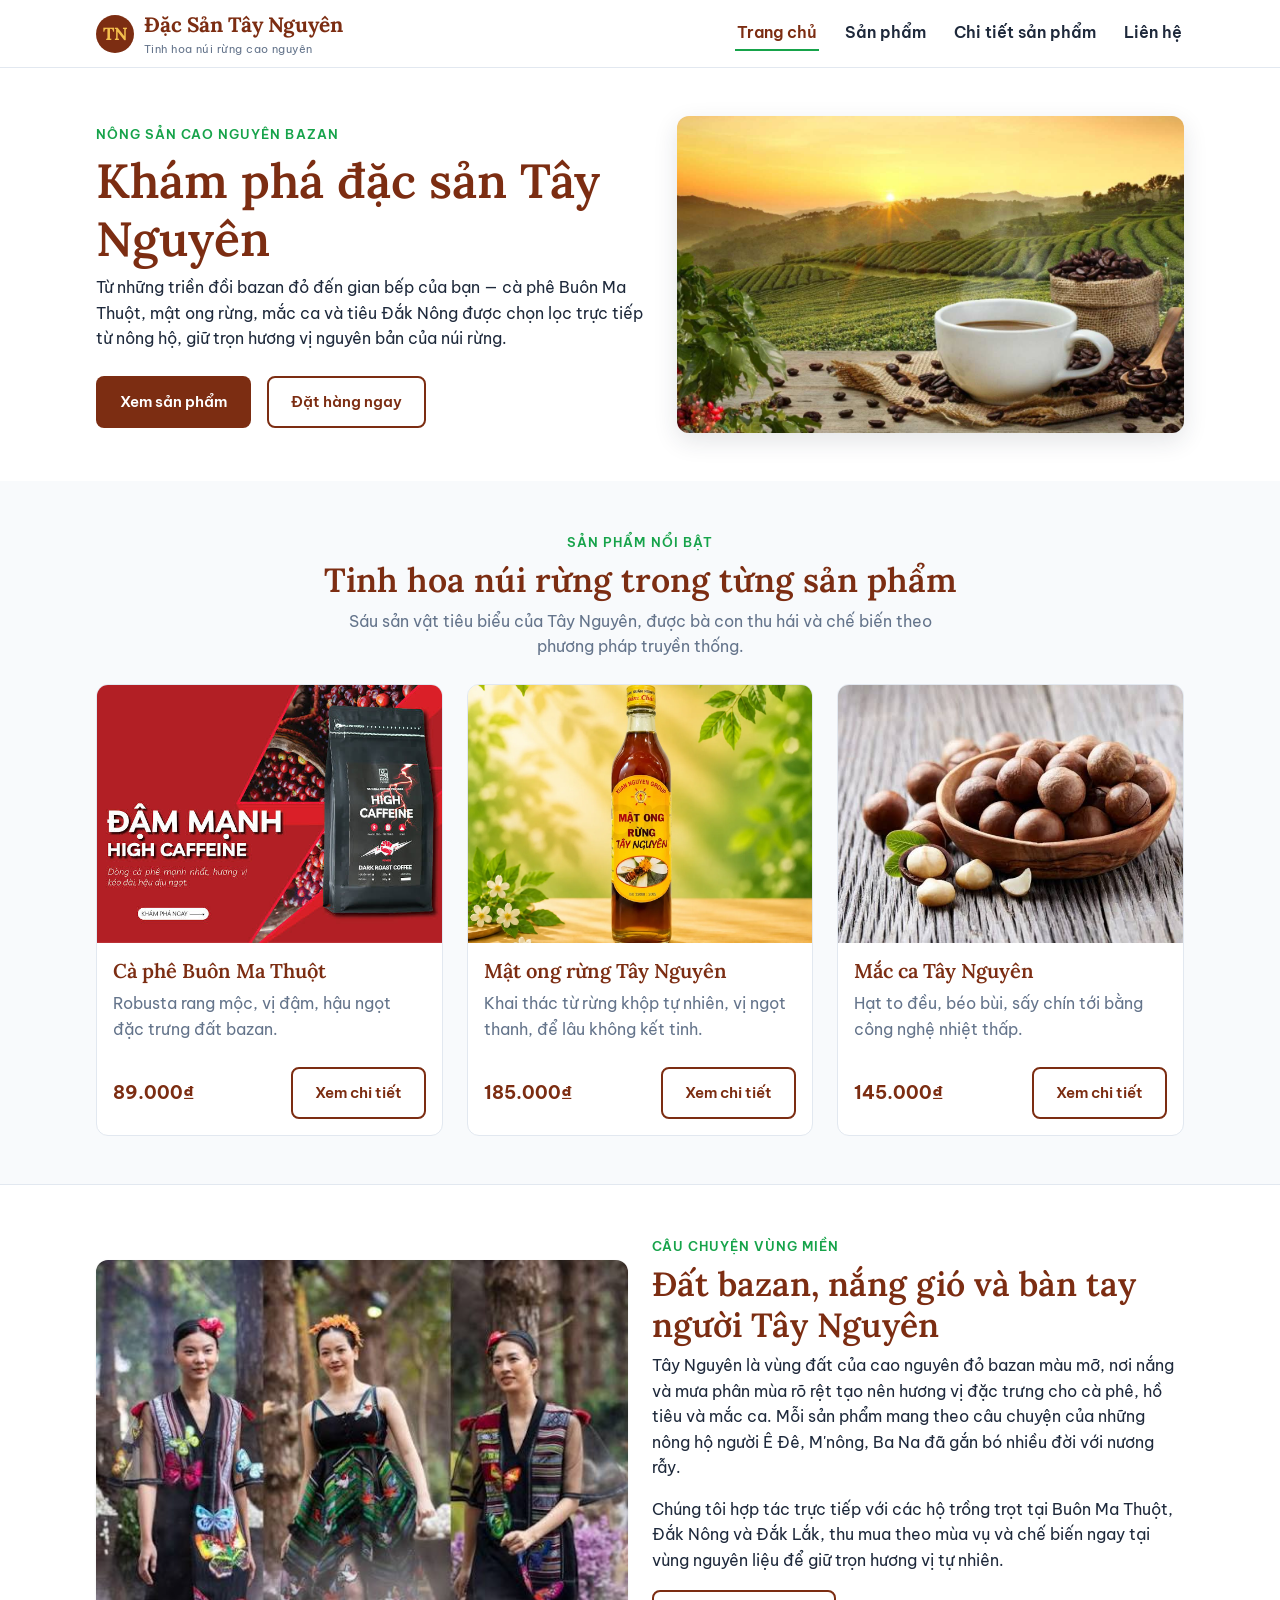
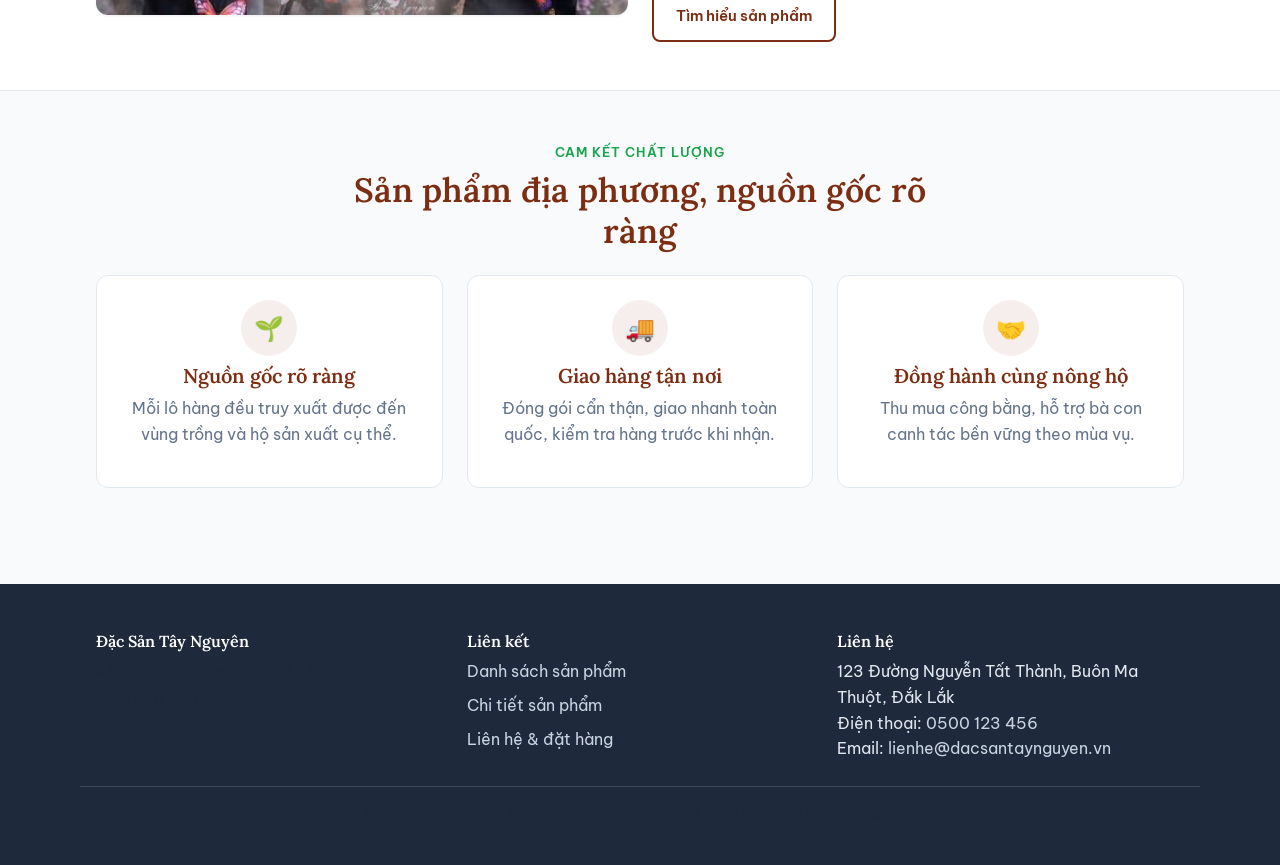
==== index.html @ 6dac2db9 "bổ sung" ====
<!doctype html>
<html lang="vi">
  <head>
    <meta charset="UTF-8" />
    <meta name="viewport" content="width=device-width, initial-scale=1.0" />
    <title>Đặc Sản Tây Nguyên — Tinh hoa núi rừng, nguồn gốc rõ ràng</title>
    <meta
      name="description"
      content="Đặc Sản Tây Nguyên chọn lọc cà phê Buôn Ma Thuột, mật ong rừng, mắc ca, tiêu Đắk Nông và nhiều sản vật cao nguyên khác — nguồn gốc rõ ràng, giao tận nơi."
    />
    <link rel="preconnect" href="https://fonts.googleapis.com" />
    <link rel="preconnect" href="https://fonts.gstatic.com" crossorigin />
    <link
      href="https://fonts.googleapis.com/css2?family=Lora:wght@500;600;700&family=Be+Vietnam+Pro:wght@400;500;600;700&display=swap"
      rel="stylesheet"
    />
    <link rel="stylesheet" href="css/style.css" />
  </head>
  <body>
    <a class="skip-link" href="#main">Bỏ qua đến nội dung chính</a>

    <header class="site-header">
      <div class="container header-inner">
        <a class="logo" href="index.html">
          <span class="logo-mark" aria-hidden="true">TN</span>
          <span class="logo-text"
            >Đặc Sản Tây Nguyên
            <small>Tinh hoa núi rừng cao nguyên</small>
          </span>
        </a>
        <button
          class="nav-toggle"
          type="button"
          aria-expanded="false"
          aria-controls="main-nav"
          id="navToggle"
        >
          <span class="visually-hidden">Mở menu điều hướng</span>
          <span></span>
        </button>
        <nav class="main-nav" id="main-nav" aria-label="Điều hướng chính">
          <ul>
            <li><a href="index.html" aria-current="page">Trang chủ</a></li>
            <li><a href="products.html">Sản phẩm</a></li>
            <li><a href="product-detail.html">Chi tiết sản phẩm</a></li>
            <li><a href="contact.html">Liên hệ</a></li>
          </ul>
        </nav>
      </div>
    </header>

    <main id="main">
      <!-- Hero / banner -->
      <section class="hero">
        <div class="container hero-grid">
          <div class="hero-copy">
            <p class="eyebrow">Nông sản cao nguyên bazan</p>
            <h1>Khám phá đặc sản Tây Nguyên</h1>
            <p>
              Từ những triền đồi bazan đỏ đến gian bếp của bạn — cà phê Buôn Ma
              Thuột, mật ong rừng, mắc ca và tiêu Đắk Nông được chọn lọc trực
              tiếp từ nông hộ, giữ trọn hương vị nguyên bản của núi rừng.
            </p>
            <div class="hero-actions">
              <a class="btn btn-primary" href="products.html">Xem sản phẩm</a>
              <a class="btn btn-secondary" href="contact.html">Đặt hàng ngay</a>
            </div>
          </div>
          <div class="hero-media">
            <img
              src="images/binhminh.jpg"
              alt="Cao nguyên bazan Tây Nguyên với đồi cà phê và núi rừng lúc bình minh"
            />
          </div>
        </div>
      </section>

      <!-- Sản phẩm -->
      <section class="section" id="noi-bat">
        <div class="container">
          <div class="section-heading">
            <p class="eyebrow">Sản phẩm nổi bật</p>
            <h2>Tinh hoa núi rừng trong từng sản phẩm</h2>
            <p class="text-muted">
              Sáu sản vật tiêu biểu của Tây Nguyên, được bà con thu hái và chế
              biến theo phương pháp truyền thống.
            </p>
          </div>
          <div class="card-grid">
            <article class="product-card">
              <div class="card-media">
                <img
                  src="images/caphetaynguyen.jpg"
                  alt="Cà phê Robusta Buôn Ma Thuột rang mộc"
                />
              </div>
              <div class="card-body">
                <h3>Cà phê Buôn Ma Thuột</h3>
                <p class="text-muted">
                  Robusta rang mộc, vị đậm, hậu ngọt đặc trưng đất bazan.
                </p>
                <div class="card-footer">
                  <span class="card-price">89.000₫</span>
                  <a class="btn btn-secondary" href="product-detail.html"
                    >Xem chi tiết</a
                  >
                </div>
              </div>
            </article>
            <article class="product-card">
              <div class="card-media">
                <img
                  src="images/mật ong tây nguyên.jpg"
                  alt="Mật ong rừng nguyên chất Tây Nguyên"
                />
              </div>
              <div class="card-body">
                <h3>Mật ong rừng Tây Nguyên</h3>
                <p class="text-muted">
                  Khai thác từ rừng khộp tự nhiên, vị ngọt thanh, để lâu không
                  kết tinh.
                </p>
                <div class="card-footer">
                  <span class="card-price">185.000₫</span>
                  <a class="btn btn-secondary" href="products.html"
                    >Xem chi tiết</a
                  >
                </div>
              </div>
            </article>
            <article class="product-card">
              <div class="card-media">
                <img
                  src="images/mac-ca-tay-nguyen.jpg"
                  alt="Hạt mắc ca sấy Tây Nguyên"
                />
              </div>
              <div class="card-body">
                <h3>Mắc ca Tây Nguyên</h3>
                <p class="text-muted">
                  Hạt to đều, béo bùi, sấy chín tới bằng công nghệ nhiệt thấp.
                </p>
                <div class="card-footer">
                  <span class="card-price">145.000₫</span>
                  <a class="btn btn-secondary" href="products.html"
                    >Xem chi tiết</a
                  >
                </div>
              </div>
            </article>
          </div>
        </div>
      </section>

      <!-- Câu chuyện vùng miền -->
      <section class="section section--muted" id="cau-chuyen">
        <div class="container story-grid">
          <div>
            <img
              src="images/tho-cam-tay-nguyen.jpg"
              alt="Hoa văn thổ cẩm truyền thống Tây Nguyên"
              style="
                border-radius: var(--radius-lg);
                box-shadow: var(--shadow-sm);
              "
            />
          </div>
          <div>
            <p class="eyebrow">Câu chuyện vùng miền</p>
            <h2>Đất bazan, nắng gió và bàn tay người Tây Nguyên</h2>
            <p>
              Tây Nguyên là vùng đất của cao nguyên đỏ bazan màu mỡ, nơi nắng và
              mưa phân mùa rõ rệt tạo nên hương vị đặc trưng cho cà phê, hồ tiêu
              và mắc ca. Mỗi sản phẩm mang theo câu chuyện của những nông hộ
              người Ê Đê, M'nông, Ba Na đã gắn bó nhiều đời với nương rẫy.
            </p>
            <p>
              Chúng tôi hợp tác trực tiếp với các hộ trồng trọt tại Buôn Ma
              Thuột, Đắk Nông và Đắk Lắk, thu mua theo mùa vụ và chế biến ngay
              tại vùng nguyên liệu để giữ trọn hương vị tự nhiên.
            </p>
            <a class="btn btn-secondary" href="products.html"
              >Tìm hiểu sản phẩm</a
            >
          </div>
        </div>
      </section>

      <!-- Cam kết chất lượng -->
      <section class="section" id="cam-ket">
        <div class="container">
          <div class="section-heading">
            <p class="eyebrow">Cam kết chất lượng</p>
            <h2>Sản phẩm địa phương, nguồn gốc rõ ràng</h2>
          </div>
          <div class="commitment-grid">
            <div class="commitment-item">
              <div class="icon" aria-hidden="true">🌱</div>
              <h3>Nguồn gốc rõ ràng</h3>
              <p class="text-muted">
                Mỗi lô hàng đều truy xuất được đến vùng trồng và hộ sản xuất cụ
                thể.
              </p>
            </div>
            <div class="commitment-item">
              <div class="icon" aria-hidden="true">🚚</div>
              <h3>Giao hàng tận nơi</h3>
              <p class="text-muted">
                Đóng gói cẩn thận, giao nhanh toàn quốc, kiểm tra hàng trước khi
                nhận.
              </p>
            </div>
            <div class="commitment-item">
              <div class="icon" aria-hidden="true">🤝</div>
              <h3>Đồng hành cùng nông hộ</h3>
              <p class="text-muted">
                Thu mua công bằng, hỗ trợ bà con canh tác bền vững theo mùa vụ.
              </p>
            </div>
          </div>
        </div>
      </section>
    </main>

    <footer class="site-footer">
      <div class="container footer-grid">
        <div>
          <h3>Đặc Sản Tây Nguyên</h3>
          <p>Kết nối sản vật cao nguyên bazan đến từng gian bếp Việt.</p>
        </div>
        <div>
          <h3>Liên kết</h3>
          <ul
            style="
              list-style: none;
              padding: 0;
              margin: 0;
              display: flex;
              flex-direction: column;
              gap: 8px;
            "
          >
            <li><a href="products.html">Danh sách sản phẩm</a></li>
            <li><a href="product-detail.html">Chi tiết sản phẩm</a></li>
            <li><a href="contact.html">Liên hệ &amp; đặt hàng</a></li>
          </ul>
        </div>
        <div>
          <h3>Liên hệ</h3>
          <address style="font-style: normal">
            123 Đường Nguyễn Tất Thành, Buôn Ma Thuột, Đắk Lắk<br />
            Điện thoại: <a href="tel:0500123456">0500 123 456</a><br />
            Email:
            <a href="mailto:lienhe@dacsantaynguyen.vn"
              >lienhe@dacsantaynguyen.vn</a
            >
          </address>
        </div>
      </div>
      <div class="container footer-bottom">
        <p>
          © 2026 Đặc Sản Tây Nguyên. Bản quyền thuộc về nông hộ và đối tác cao
          nguyên.
        </p>
      </div>
    </footer>

    <script src="js/main.js"></script>
  </body>
</html>
---- css/style.css ----
:root {
  --color-primary: #7c2d12;
  --color-secondary: #16a34a;
  --color-background: #f8fafc;
  --color-surface: #ffffff;
  --color-text: #1e293b;
  --color-muted: #64748b;
  --color-border: #e2e8f0;
  --color-accent: #f4c04d;

  --radius-md: 8px;
  --radius-lg: 12px;

  --space-sm: 8px;
  --space-md: 16px;
  --space-lg: 24px;
  --space-xl: 48px;

  --font-display: "Lora", Georgia, "Times New Roman", serif;
  --font-body: "Be Vietnam Pro", "Segoe UI", Roboto, sans-serif;

  --shadow-sm: 0 1px 3px rgba(30, 41, 59, 0.08);
  --shadow-md: 0 8px 24px rgba(30, 41, 59, 0.12);

  --transition-fast: 160ms ease;
  --transition-base: 240ms cubic-bezier(0.4, 0, 0.2, 1);
}

/* ---------- 2. Reset & base ---------- */
*,
*::before,
*::after {
  box-sizing: border-box;
}

html {
  scroll-behavior: smooth;
}

body {
  margin: 0;
  font-family: var(--font-body);
  color: var(--color-text);
  background: var(--color-background);
  line-height: 1.6;
  font-size: 16px;
}

img {
  max-width: 100%;
  display: block;
}

h1,
h2,
h3,
h4 {
  font-family: var(--font-display);
  color: var(--color-primary);
  line-height: 1.2;
  margin: 0 0 var(--space-sm);
  font-weight: 600;
}

h1 {
  font-size: clamp(2rem, 5vw, 3rem);
}
h2 {
  font-size: clamp(1.5rem, 3.5vw, 2.1rem);
}
h3 {
  font-size: 1.25rem;
}

p {
  margin: 0 0 var(--space-md);
  color: var(--color-text);
}

a {
  color: var(--color-primary);
  text-decoration: none;
  transition: color var(--transition-fast);
}

a:hover,
a:focus-visible {
  color: var(--color-secondary);
}

/* Visible focus state for keyboard navigation (accessibility) */
a:focus-visible,
button:focus-visible,
input:focus-visible,
textarea:focus-visible,
select:focus-visible {
  outline: 3px solid var(--color-accent);
  outline-offset: 2px;
  border-radius: var(--radius-md);
}

.container {
  width: 100%;
  max-width: 1120px;
  margin: 0 auto;
  padding: 0 var(--space-md);
}

.section {
  padding: var(--space-xl) 0;
}

.section--muted {
  background: var(--color-surface);
  border-top: 1px solid var(--color-border);
  border-bottom: 1px solid var(--color-border);
}

.section-heading {
  max-width: 640px;
  margin: 0 auto var(--space-lg);
  text-align: center;
}

.eyebrow {
  display: inline-block;
  font-size: 0.8rem;
  letter-spacing: 0.08em;
  text-transform: uppercase;
  color: var(--color-secondary);
  font-weight: 600;
  margin-bottom: var(--space-sm);
}

.text-muted {
  color: var(--color-muted);
}

/* ---------- 3. Buttons ---------- */
.btn {
  display: inline-flex;
  align-items: center;
  justify-content: center;
  gap: var(--space-sm);
  padding: 12px 22px;
  border-radius: var(--radius-md);
  border: 2px solid transparent;
  font-family: var(--font-body);
  font-weight: 600;
  font-size: 0.95rem;
  cursor: pointer;
  transition:
    transform var(--transition-fast),
    background-color var(--transition-fast),
    color var(--transition-fast),
    border-color var(--transition-fast),
    box-shadow var(--transition-fast);
}

.btn:hover {
  transform: translateY(-2px);
}
.btn:active {
  transform: translateY(0);
}

.btn-primary {
  background: var(--color-primary);
  color: #fff;
}
.btn-primary:hover,
.btn-primary:focus-visible {
  background: #5f2109;
  color: #fff;
  box-shadow: var(--shadow-md);
}

.btn-secondary {
  background: transparent;
  border-color: var(--color-primary);
  color: var(--color-primary);
}
.btn-secondary:hover,
.btn-secondary:focus-visible {
  background: var(--color-primary);
  color: #fff;
}

.btn-outline-light {
  background: rgba(255, 255, 255, 0.1);
  border-color: #fff;
  color: #fff;
}
.btn-outline-light:hover,
.btn-outline-light:focus-visible {
  background: #fff;
  color: var(--color-primary);
}

/* ---------- 4. Header & Navigation (Flexbox) ---------- */
.site-header {
  position: sticky;
  top: 0;
  z-index: 50;
  background: var(--color-surface);
  border-bottom: 1px solid var(--color-border);
}

.header-inner {
  display: flex;
  align-items: center;
  justify-content: space-between;
  gap: var(--space-md);
  padding-block: var(--space-sm);
}

.logo {
  display: flex;
  align-items: center;
  gap: 10px;
  font-family: var(--font-display);
  font-size: 1.3rem;
  font-weight: 700;
  color: var(--color-primary);
}

.logo-mark {
  width: 38px;
  height: 38px;
  border-radius: 50%;
  background: var(--color-primary);
  color: var(--color-accent);
  display: flex;
  align-items: center;
  justify-content: center;
  font-family: var(--font-display);
  font-size: 1.1rem;
}

.logo-text small {
  display: block;
  font-family: var(--font-body);
  font-size: 0.7rem;
  font-weight: 400;
  color: var(--color-muted);
  letter-spacing: 0.04em;
}

.nav-toggle {
  display: inline-flex;
  align-items: center;
  justify-content: center;
  width: 42px;
  height: 42px;
  border-radius: var(--radius-md);
  border: 1px solid var(--color-border);
  background: var(--color-surface);
  cursor: pointer;
}

.nav-toggle span,
.nav-toggle span::before,
.nav-toggle span::after {
  content: "";
  display: block;
  width: 20px;
  height: 2px;
  background: var(--color-text);
  position: relative;
  transition: background var(--transition-fast);
}
.nav-toggle span::before {
  position: absolute;
  top: -6px;
}
.nav-toggle span::after {
  position: absolute;
  top: 6px;
}

.main-nav {
  display: none;
  width: 100%;
}

.main-nav.is-open {
  display: block;
}

.main-nav ul {
  list-style: none;
  margin: 0;
  padding: var(--space-md) 0 var(--space-sm);
  display: flex;
  flex-direction: column;
  gap: var(--space-sm);
  border-top: 1px solid var(--color-border);
}

.main-nav a {
  display: block;
  padding: var(--space-sm) 4px;
  font-weight: 600;
  color: var(--color-text);
}

.main-nav a[aria-current="page"] {
  color: var(--color-primary);
  border-bottom: 2px solid var(--color-secondary);
}

@media (min-width: 800px) {
  .nav-toggle {
    display: none;
  }

  .main-nav {
    display: block;
    width: auto;
  }

  .main-nav ul {
    flex-direction: row;
    border-top: none;
    padding: 0;
    gap: var(--space-lg);
  }

  .main-nav a {
    padding: 4px 2px;
  }
}

/* ---------- 5. Hero (Grid) ---------- */
.hero {
  background: var(--color-surface);
  position: relative;
  overflow: hidden;
}

.hero-grid {
  display: grid;
  gap: var(--space-lg);
  padding-block: var(--space-xl);
  align-items: center;
}

.hero-copy .eyebrow {
  color: var(--color-secondary);
}

.hero-actions {
  display: flex;
  flex-wrap: wrap;
  gap: var(--space-md);
  margin-top: var(--space-lg);
}

.hero-media img {
  border-radius: var(--radius-lg);
  box-shadow: var(--shadow-md);
  animation: float 6s ease-in-out infinite;
}

@media (min-width: 900px) {
  .hero-grid {
    grid-template-columns: 1.1fr 1fr;
  }
}

@keyframes float {
  0%,
  100% {
    transform: translateY(0);
  }
  50% {
    transform: translateY(-10px);
  }
}

@media (prefers-reduced-motion: reduce) {
  .hero-media img {
    animation: none;
  }
  html {
    scroll-behavior: auto;
  }
  * {
    animation-duration: 0.01ms !important;
    animation-iteration-count: 1 !important;
    transition-duration: 0.01ms !important;
  }
}

/* ---------- 6. Featured products / grid cards ---------- */
.card-grid {
  display: grid;
  gap: var(--space-lg);
  grid-template-columns: 1fr;
}

@media (min-width: 640px) {
  .card-grid {
    grid-template-columns: repeat(2, 1fr);
  }
}

@media (min-width: 960px) {
  .card-grid {
    grid-template-columns: repeat(3, 1fr);
  }
}

.product-card {
  background: var(--color-surface);
  border: 1px solid var(--color-border);
  border-radius: var(--radius-lg);
  overflow: hidden;
  display: flex;
  flex-direction: column;
  transition:
    transform var(--transition-base),
    box-shadow var(--transition-base);
}

.product-card:hover,
.product-card:focus-within {
  transform: translateY(-6px);
  box-shadow: var(--shadow-md);
}

.product-card .card-media {
  aspect-ratio: 4 / 3;
  overflow: hidden;
  background: var(--color-background);
}

.product-card .card-media img {
  width: 100%;
  height: 100%;
  object-fit: cover;
  transition: transform var(--transition-base);
}

.product-card:hover .card-media img {
  transform: scale(1.05);
}

.card-body {
  padding: var(--space-md);
  display: flex;
  flex-direction: column;
  gap: var(--space-sm);
  flex: 1;
}

.card-body h3 {
  margin-bottom: 0;
}

.card-price {
  font-weight: 700;
  color: var(--color-primary);
  font-size: 1.1rem;
}

.card-footer {
  display: flex;
  align-items: center;
  justify-content: space-between;
  gap: var(--space-sm);
  margin-top: auto;
}

.badge {
  display: inline-flex;
  align-items: center;
  gap: 6px;
  font-size: 0.75rem;
  font-weight: 600;
  color: var(--color-secondary);
  background: rgba(22, 163, 74, 0.1);
  padding: 4px 10px;
  border-radius: 999px;
}

/* ---------- 7. Origin badge (signature element) ---------- */
.origin-badge {
  width: 84px;
  height: 84px;
  flex-shrink: 0;
  border-radius: 50%;
  display: grid;
  place-items: center;
  background: conic-gradient(
    var(--color-secondary) 0 25%,
    var(--color-primary) 0 50%,
    var(--color-accent) 0 75%,
    var(--color-secondary) 0 100%
  );
  padding: 4px;
}

.origin-badge span {
  width: 100%;
  height: 100%;
  border-radius: 50%;
  background: var(--color-surface);
  display: grid;
  place-items: center;
  font-family: var(--font-display);
  font-size: 0.7rem;
  color: var(--color-primary);
  text-align: center;
  line-height: 1.2;
  padding: var(--space-sm);
}

/* ---------- 8. Story / commitment sections ---------- */
.story-grid {
  display: grid;
  gap: var(--space-lg);
}

@media (min-width: 800px) {
  .story-grid {
    grid-template-columns: repeat(2, 1fr);
    align-items: center;
  }
}

.commitment-grid {
  display: grid;
  gap: var(--space-lg);
  grid-template-columns: 1fr;
}

@media (min-width: 640px) {
  .commitment-grid {
    grid-template-columns: repeat(3, 1fr);
  }
}

.commitment-item {
  background: var(--color-surface);
  border: 1px solid var(--color-border);
  border-radius: var(--radius-lg);
  padding: var(--space-lg);
  text-align: center;
}

.commitment-item .icon {
  width: 56px;
  height: 56px;
  margin: 0 auto var(--space-sm);
  display: grid;
  place-items: center;
  background: rgba(124, 45, 18, 0.08);
  border-radius: 50%;
  font-size: 1.5rem;
}

/* ---------- 9. Products page: filter + list ---------- */
.products-layout {
  display: grid;
  grid-template-columns: 1fr;
  gap: var(--space-lg);
}

@media (min-width: 900px) {
  .products-layout {
    grid-template-columns: 260px 1fr;
    gap: var(--space-xl);
    align-items: start;
  }
}

.filters {
  background: var(--color-surface);
  border: 1px solid var(--color-border);
  border-radius: var(--radius-lg);
  padding: var(--space-lg);
  position: sticky;
  top: 90px;
}

.filters h2 {
  font-size: 1.1rem;
  margin-bottom: var(--space-md);
}

.filter-group {
  margin-bottom: var(--space-lg);
}

.filter-group legend {
  font-weight: 600;
  margin-bottom: var(--space-sm);
  padding: 0;
}

.filter-option {
  display: flex;
  align-items: center;
  gap: var(--space-sm);
  margin-bottom: var(--space-sm);
}

.filter-option input {
  accent-color: var(--color-secondary);
}

/* ---------- 10. Product detail page ---------- */
.detail-layout {
  display: grid;
  grid-template-columns: 1fr;
  gap: var(--space-xl);
}

@media (min-width: 900px) {
  .detail-layout {
    grid-template-columns: 1fr 1fr;
  }
}

.detail-media img {
  border-radius: var(--radius-lg);
  border: 1px solid var(--color-border);
}

.detail-info dl {
  display: grid;
  grid-template-columns: 140px 1fr;
  gap: var(--space-sm) var(--space-md);
  margin: var(--space-lg) 0;
  padding: var(--space-lg);
  background: var(--color-surface);
  border: 1px solid var(--color-border);
  border-radius: var(--radius-lg);
}

.detail-info dt {
  font-weight: 600;
  color: var(--color-muted);
}

.detail-info dd {
  margin: 0;
}

.action-group {
  display: flex;
  flex-wrap: wrap;
  gap: var(--space-md);
  margin-top: var(--space-lg);
}

.related-grid {
  display: grid;
  gap: var(--space-lg);
  grid-template-columns: repeat(2, 1fr);
}

@media (min-width: 640px) {
  .related-grid {
    grid-template-columns: repeat(4, 1fr);
  }
}

/* ---------- 11. Contact page / form ---------- */
.contact-layout {
  display: grid;
  gap: var(--space-xl);
  grid-template-columns: 1fr;
}

@media (min-width: 900px) {
  .contact-layout {
    grid-template-columns: 1.2fr 1fr;
  }
}

.contact-form {
  background: var(--color-surface);
  border: 1px solid var(--color-border);
  border-radius: var(--radius-lg);
  padding: var(--space-lg);
  display: flex;
  flex-direction: column;
  gap: var(--space-md);
}

.form-row {
  display: flex;
  flex-wrap: wrap;
  gap: var(--space-md);
}

.form-field {
  display: flex;
  flex-direction: column;
  gap: 6px;
  flex: 1 1 220px;
}

.form-field label {
  font-weight: 600;
  font-size: 0.9rem;
}

.form-field .hint {
  font-size: 0.78rem;
  color: var(--color-muted);
}

.form-field input,
.form-field select,
.form-field textarea {
  font-family: var(--font-body);
  font-size: 1rem;
  padding: 10px 12px;
  border-radius: var(--radius-md);
  border: 1px solid var(--color-border);
  background: var(--color-background);
  color: var(--color-text);
  transition:
    border-color var(--transition-fast),
    box-shadow var(--transition-fast);
}

.form-field input:focus-visible,
.form-field select:focus-visible,
.form-field textarea:focus-visible {
  border-color: var(--color-secondary);
  box-shadow: 0 0 0 3px rgba(22, 163, 74, 0.18);
  outline: none;
}

.form-field textarea {
  resize: vertical;
  min-height: 120px;
}

.required::after {
  content: " *";
  color: var(--color-primary);
}

.form-status {
  padding: var(--space-sm) var(--space-md);
  border-radius: var(--radius-md);
  background: rgba(22, 163, 74, 0.1);
  color: #14532d;
  display: none;
}

.form-status.is-visible {
  display: block;
  animation: fade-in var(--transition-base);
}

@keyframes fade-in {
  from {
    opacity: 0;
    transform: translateY(-4px);
  }
  to {
    opacity: 1;
    transform: translateY(0);
  }
}

.contact-info-list {
  list-style: none;
  margin: 0;
  padding: 0;
  display: flex;
  flex-direction: column;
  gap: var(--space-md);
}

.contact-info-list li {
  display: flex;
  gap: var(--space-md);
  align-items: flex-start;
  background: var(--color-surface);
  border: 1px solid var(--color-border);
  border-radius: var(--radius-lg);
  padding: var(--space-md);
}

.contact-info-list .icon {
  width: 40px;
  height: 40px;
  flex-shrink: 0;
  border-radius: 50%;
  background: rgba(124, 45, 18, 0.08);
  display: grid;
  place-items: center;
}

/* ---------- 12. Footer ---------- */
.site-footer {
  background: var(--color-text);
  color: #e2e8f0;
  padding-block: var(--space-xl) var(--space-lg);
  margin-top: var(--space-xl);
}

.footer-grid {
  display: grid;
  gap: var(--space-lg);
  grid-template-columns: 1fr;
}

@media (min-width: 700px) {
  .footer-grid {
    grid-template-columns: repeat(3, 1fr);
  }
}

.site-footer h3 {
  color: #fff;
  font-size: 1rem;
}

.site-footer a {
  color: #cbd5e1;
}
.site-footer a:hover,
.site-footer a:focus-visible {
  color: var(--color-accent);
}

.footer-bottom {
  border-top: 1px solid rgba(255, 255, 255, 0.15);
  margin-top: var(--space-lg);
  padding-top: var(--space-md);
  text-align: center;
  font-size: 0.85rem;
  color: #94a3b8;
}

/* ---------- 13. Utility ---------- */
.visually-hidden {
  position: absolute;
  width: 1px;
  height: 1px;
  overflow: hidden;
  clip: rect(0 0 0 0);
  white-space: nowrap;
}

.skip-link {
  position: absolute;
  left: -999px;
  top: 0;
  background: var(--color-primary);
  color: #fff;
  padding: 10px 16px;
  border-radius: 0 0 var(--radius-md) 0;
  z-index: 100;
}

.skip-link:focus {
  left: 0;
}
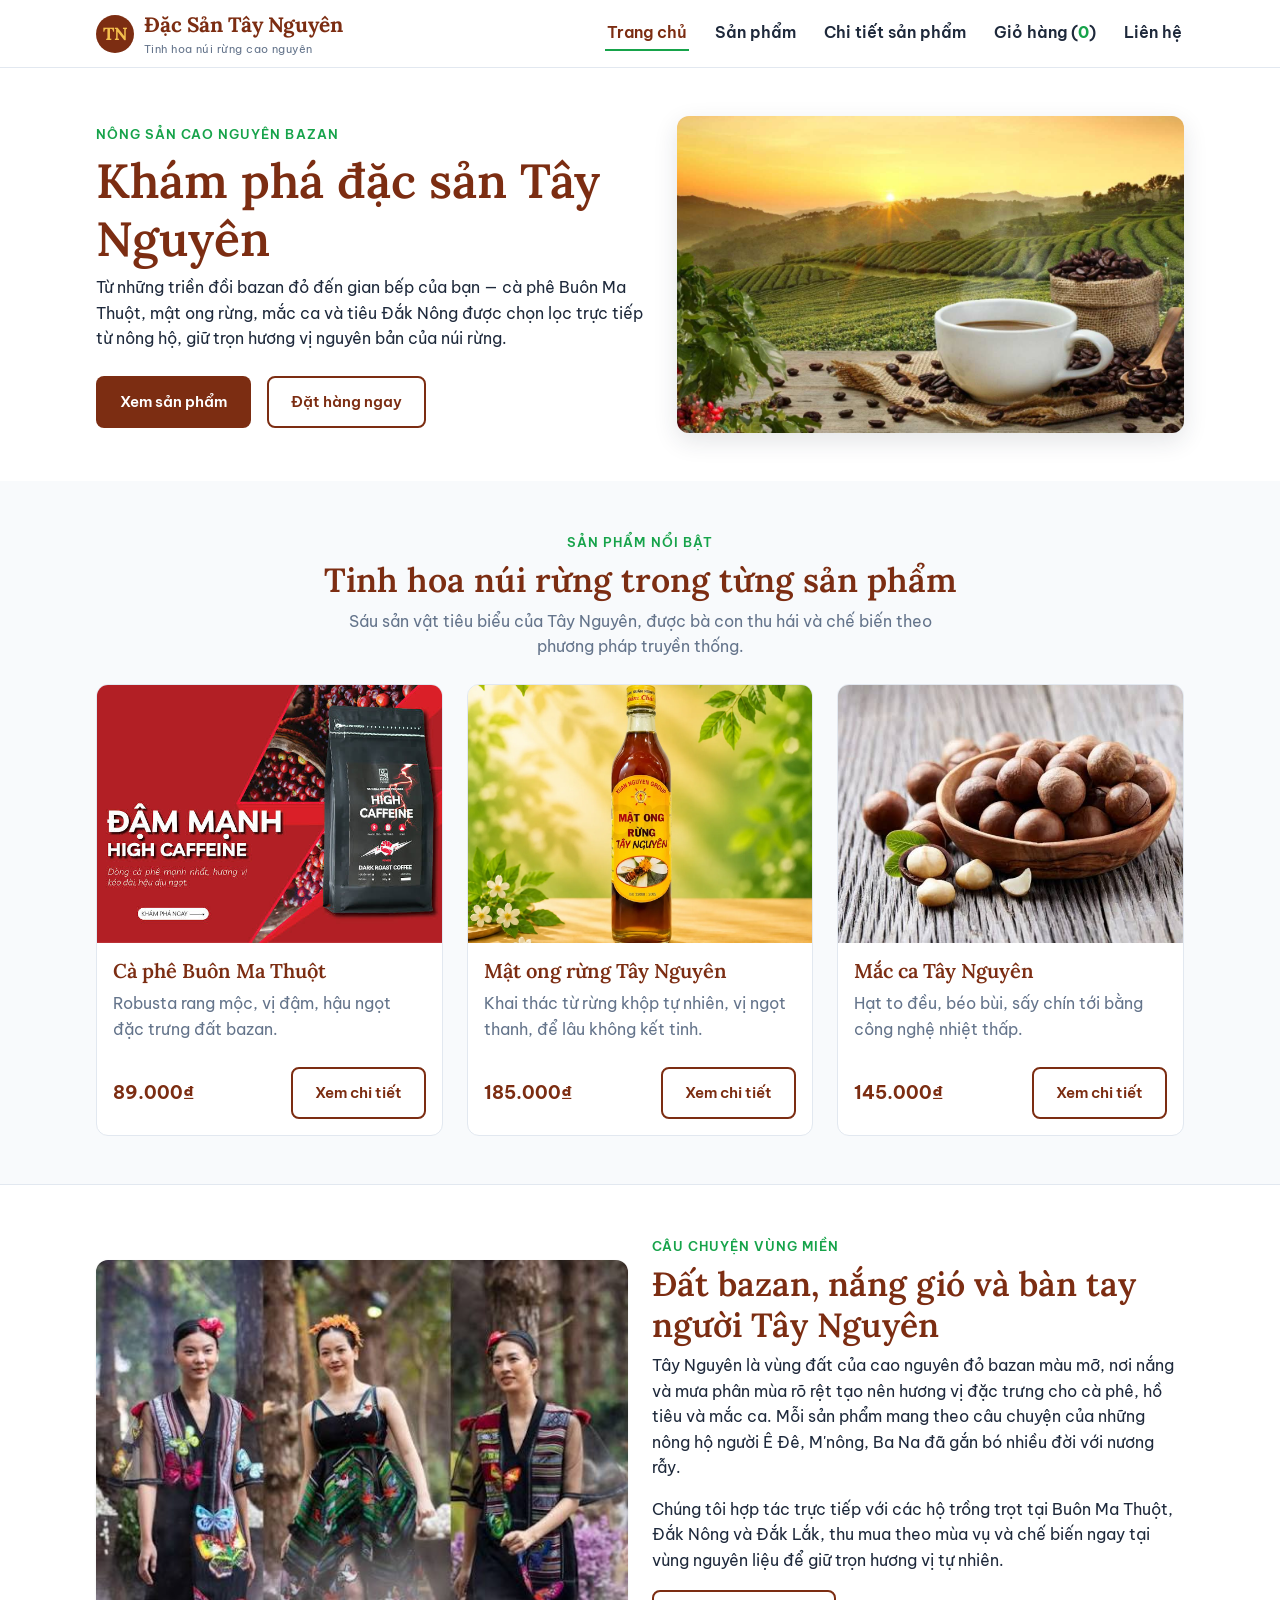
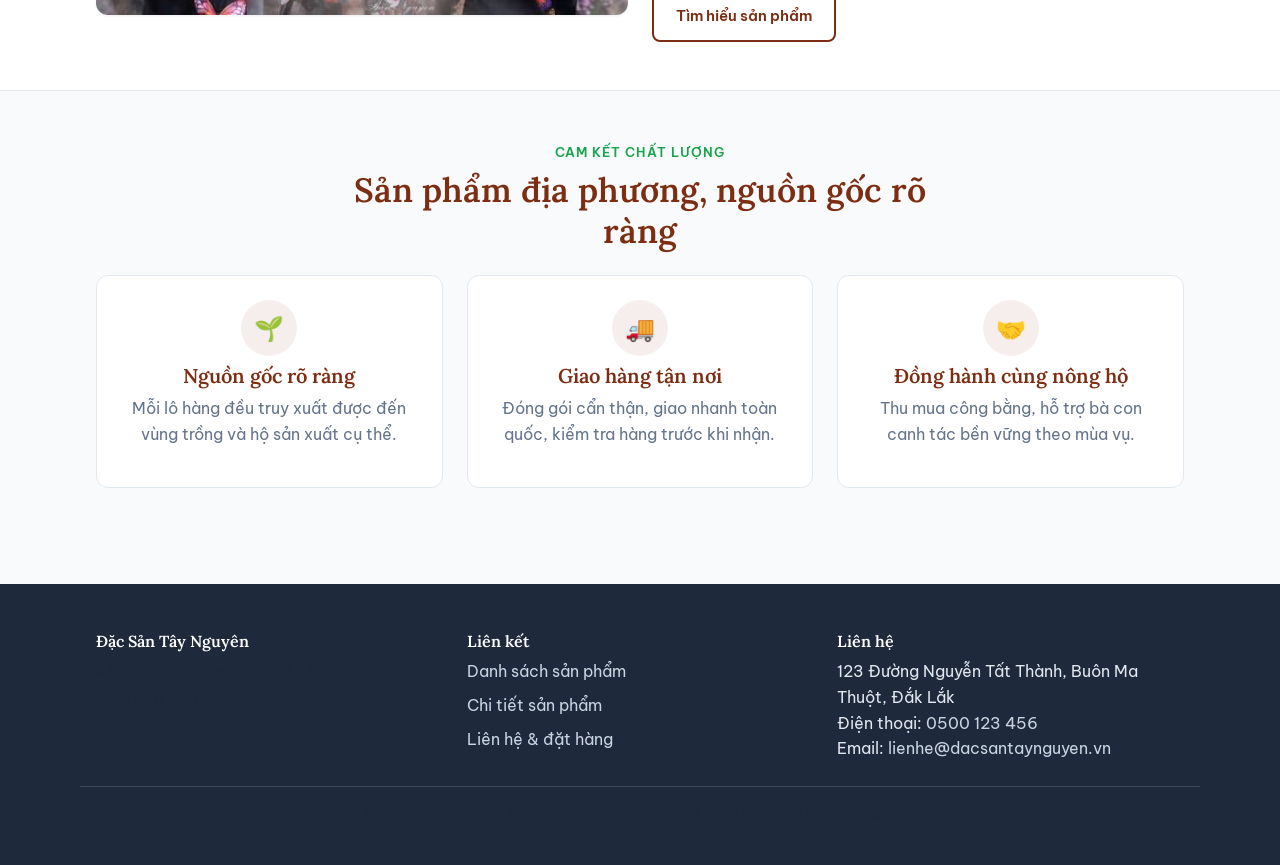
==== commit bda082e6: "Add cart link and item count to navigation" ====
--- a/index.html
+++ b/index.html
@@ -43,6 +43,11 @@
             <li><a href="index.html" aria-current="page">Trang chủ</a></li>
             <li><a href="products.html">Sản phẩm</a></li>
             <li><a href="product-detail.html">Chi tiết sản phẩm</a></li>
+            <li>
+              <a href="product-detail.html" class="cart-link"
+                >Giỏ hàng (<span id="cartCount">0</span>)</a
+              >
+            </li>
             <li><a href="contact.html">Liên hệ</a></li>
           </ul>
         </nav>
@@ -101,7 +106,9 @@
                 </p>
                 <div class="card-footer">
                   <span class="card-price">89.000₫</span>
-                  <a class="btn btn-secondary" href="product-detail.html"
+                  <a
+                    class="btn btn-secondary"
+                    href="product-detail.html?product=ca-phe"
                     >Xem chi tiết</a
                   >
                 </div>
@@ -122,7 +129,9 @@
                 </p>
                 <div class="card-footer">
                   <span class="card-price">185.000₫</span>
-                  <a class="btn btn-secondary" href="products.html"
+                  <a
+                    class="btn btn-secondary"
+                    href="product-detail.html?product=mat-ong"
                     >Xem chi tiết</a
                   >
                 </div>
@@ -142,7 +151,9 @@
                 </p>
                 <div class="card-footer">
                   <span class="card-price">145.000₫</span>
-                  <a class="btn btn-secondary" href="products.html"
+                  <a
+                    class="btn btn-secondary"
+                    href="product-detail.html?product=mac-ca"
                     >Xem chi tiết</a
                   >
                 </div>
--- a/css/style.css
+++ b/css/style.css
@@ -309,6 +309,15 @@
   border-bottom: 2px solid var(--color-secondary);
 }
 
+.cart-link {
+  white-space: nowrap;
+}
+
+.cart-link span {
+  color: var(--color-secondary);
+  font-weight: 700;
+}
+
 @media (min-width: 800px) {
   .nav-toggle {
     display: none;
@@ -653,6 +662,53 @@
   flex-wrap: wrap;
   gap: var(--space-md);
   margin-top: var(--space-lg);
+}
+
+.quantity-control {
+  display: flex;
+  align-items: center;
+  gap: var(--space-sm);
+  margin-top: var(--space-lg);
+}
+
+.quantity-label {
+  font-weight: 600;
+  margin-right: var(--space-sm);
+}
+
+.quantity-button,
+.quantity-value {
+  width: 42px;
+  height: 42px;
+  display: grid;
+  place-items: center;
+  border: 1px solid var(--color-border);
+  background: var(--color-surface);
+  color: var(--color-text);
+  font-size: 1.2rem;
+}
+
+.quantity-button {
+  cursor: pointer;
+  border-radius: var(--radius-md);
+}
+
+.quantity-button:hover,
+.quantity-button:focus-visible {
+  background: var(--color-background);
+  border-color: var(--color-primary);
+}
+
+.quantity-value {
+  font-size: 1rem;
+  font-weight: 700;
+}
+
+.cart-status {
+  min-height: 1.5em;
+  margin-top: var(--space-md);
+  color: var(--color-secondary);
+  font-weight: 600;
 }
 
 .related-grid {
